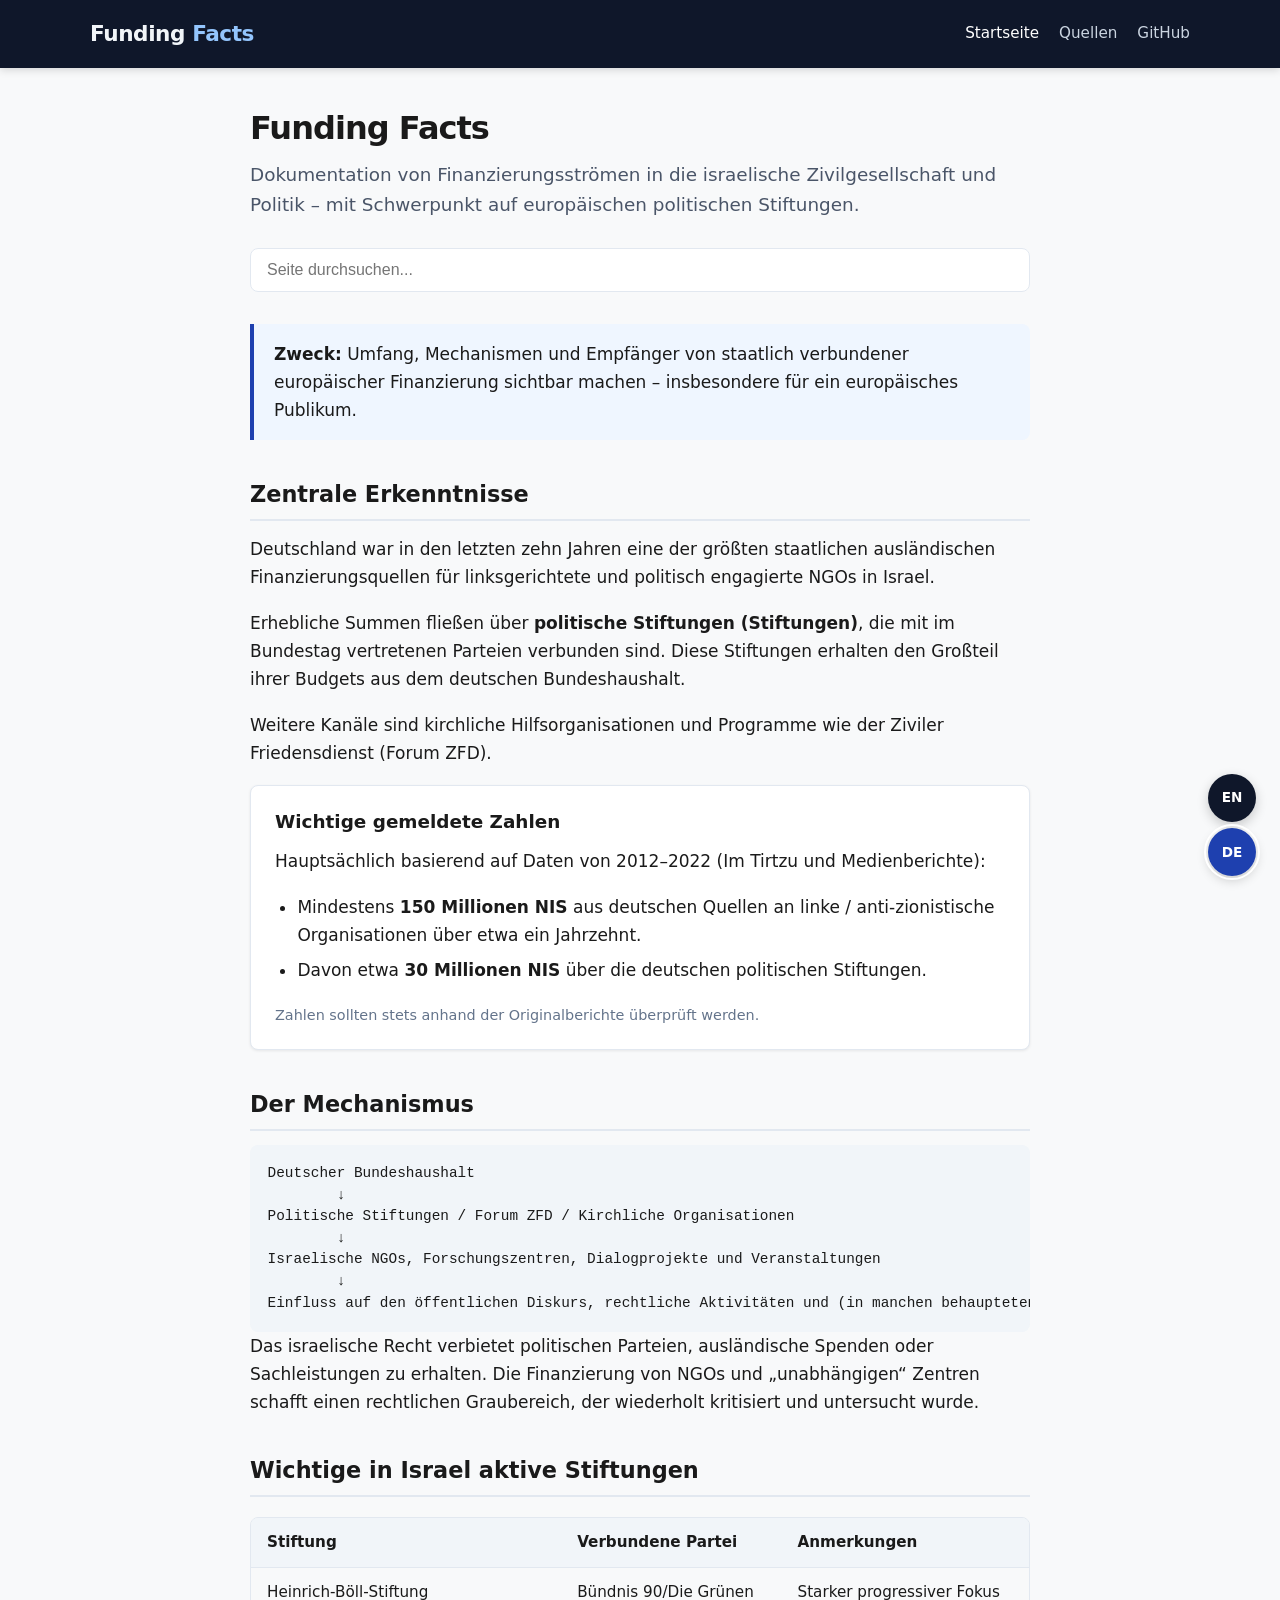
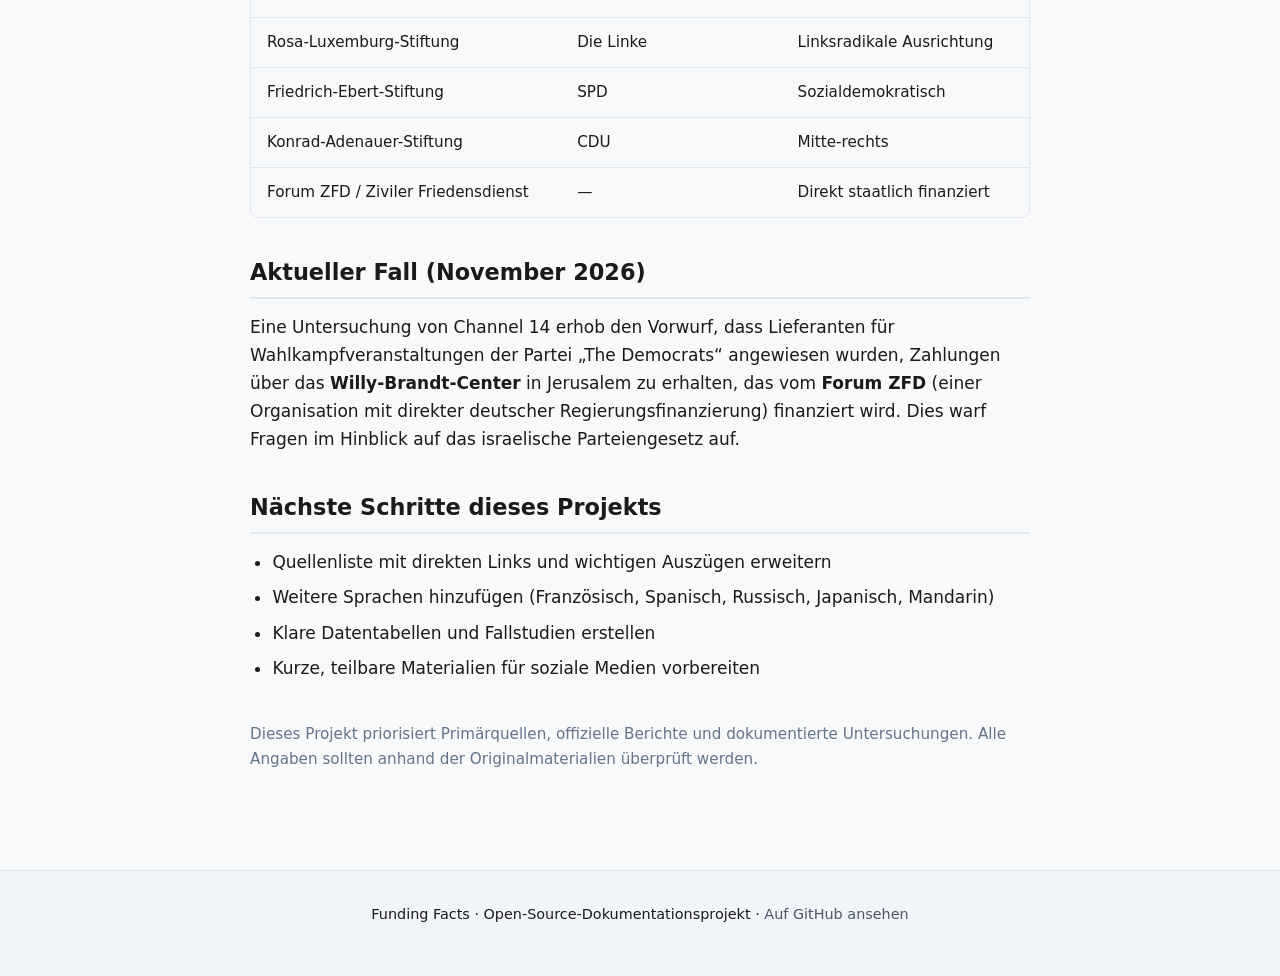
==== de/index.html @ 1c4724c3 "Add modular multi-language site structure (EN + DE) with clean accessible design" ====
<!DOCTYPE html>
<html lang="de">
<head>
  <meta charset="UTF-8">
  <meta name="viewport" content="width=device-width, initial-scale=1.0">
  <title>Funding Facts – Transparenz über ausländische Finanzierung</title>
  <meta name="description" content="Dokumentation der Finanzierung durch europäische politische Stiftungen und ausländische Einflussmechanismen in der israelischen Zivilgesellschaft und Politik.">
  <link rel="stylesheet" href="../assets/css/style.css">
</head>
<body>
  <header>
    <div class="header-inner">
      <a href="index.html" class="logo">Funding <span>Facts</span></a>
      <nav>
        <a href="index.html" class="active">Startseite</a>
        <a href="sources.html">Quellen</a>
        <a href="https://github.com/twitodor9-lgtm/funding-facts" target="_blank" rel="noopener">GitHub</a>
      </nav>
    </div>
  </header>

  <main>
    <h1>Funding Facts</h1>
    <p class="lead">Dokumentation von Finanzierungsströmen in die israelische Zivilgesellschaft und Politik – mit Schwerpunkt auf europäischen politischen Stiftungen.</p>

    <div class="search-box">
      <input type="search" id="site-search" placeholder="Seite durchsuchen..." aria-label="Suche">
    </div>

    <div class="callout">
      <strong>Zweck:</strong> Umfang, Mechanismen und Empfänger von staatlich verbundener europäischer Finanzierung sichtbar machen – insbesondere für ein europäisches Publikum.
    </div>

    <h2>Zentrale Erkenntnisse</h2>
    <p>Deutschland war in den letzten zehn Jahren eine der größten staatlichen ausländischen Finanzierungsquellen für linksgerichtete und politisch engagierte NGOs in Israel.</p>
    <p>Erhebliche Summen fließen über <strong>politische Stiftungen (Stiftungen)</strong>, die mit im Bundestag vertretenen Parteien verbunden sind. Diese Stiftungen erhalten den Großteil ihrer Budgets aus dem deutschen Bundeshaushalt.</p>
    <p>Weitere Kanäle sind kirchliche Hilfsorganisationen und Programme wie der Ziviler Friedensdienst (Forum ZFD).</p>

    <div class="card">
      <h3>Wichtige gemeldete Zahlen</h3>
      <p>Hauptsächlich basierend auf Daten von 2012–2022 (Im Tirtzu und Medienberichte):</p>
      <ul>
        <li>Mindestens <strong>150 Millionen NIS</strong> aus deutschen Quellen an linke / anti-zionistische Organisationen über etwa ein Jahrzehnt.</li>
        <li>Davon etwa <strong>30 Millionen NIS</strong> über die deutschen politischen Stiftungen.</li>
      </ul>
      <p style="font-size:0.9rem;color:#64748b;margin-bottom:0;">Zahlen sollten stets anhand der Originalberichte überprüft werden.</p>
    </div>

    <h2>Der Mechanismus</h2>
    <pre style="background:#f1f5f9;padding:1.1rem;border-radius:8px;overflow-x:auto;font-size:0.9rem;line-height:1.5;">Deutscher Bundeshaushalt
        ↓
Politische Stiftungen / Forum ZFD / Kirchliche Organisationen
        ↓
Israelische NGOs, Forschungszentren, Dialogprojekte und Veranstaltungen
        ↓
Einfluss auf den öffentlichen Diskurs, rechtliche Aktivitäten und (in manchen behaupteten Fällen) politische Kampagnenarbeit</pre>

    <p>Das israelische Recht verbietet politischen Parteien, ausländische Spenden oder Sachleistungen zu erhalten. Die Finanzierung von NGOs und „unabhängigen“ Zentren schafft einen rechtlichen Graubereich, der wiederholt kritisiert und untersucht wurde.</p>

    <h2>Wichtige in Israel aktive Stiftungen</h2>
    <div class="table-wrapper">
      <table>
        <thead>
          <tr>
            <th>Stiftung</th>
            <th>Verbundene Partei</th>
            <th>Anmerkungen</th>
          </tr>
        </thead>
        <tbody>
          <tr>
            <td>Heinrich-Böll-Stiftung</td>
            <td>Bündnis 90/Die Grünen</td>
            <td>Starker progressiver Fokus</td>
          </tr>
          <tr>
            <td>Rosa-Luxemburg-Stiftung</td>
            <td>Die Linke</td>
            <td>Linksradikale Ausrichtung</td>
          </tr>
          <tr>
            <td>Friedrich-Ebert-Stiftung</td>
            <td>SPD</td>
            <td>Sozialdemokratisch</td>
          </tr>
          <tr>
            <td>Konrad-Adenauer-Stiftung</td>
            <td>CDU</td>
            <td>Mitte-rechts</td>
          </tr>
          <tr>
            <td>Forum ZFD / Ziviler Friedensdienst</td>
            <td>—</td>
            <td>Direkt staatlich finanziert</td>
          </tr>
        </tbody>
      </table>
    </div>

    <h2>Aktueller Fall (November 2026)</h2>
    <p>Eine Untersuchung von Channel 14 erhob den Vorwurf, dass Lieferanten für Wahlkampfveranstaltungen der Partei „The Democrats“ angewiesen wurden, Zahlungen über das <strong>Willy-Brandt-Center</strong> in Jerusalem zu erhalten, das vom <strong>Forum ZFD</strong> (einer Organisation mit direkter deutscher Regierungsfinanzierung) finanziert wird. Dies warf Fragen im Hinblick auf das israelische Parteiengesetz auf.</p>

    <h2>Nächste Schritte dieses Projekts</h2>
    <ul>
      <li>Quellenliste mit direkten Links und wichtigen Auszügen erweitern</li>
      <li>Weitere Sprachen hinzufügen (Französisch, Spanisch, Russisch, Japanisch, Mandarin)</li>
      <li>Klare Datentabellen und Fallstudien erstellen</li>
      <li>Kurze, teilbare Materialien für soziale Medien vorbereiten</li>
    </ul>

    <p style="margin-top:2.5rem;font-size:0.95rem;color:#64748b;">
      Dieses Projekt priorisiert Primärquellen, offizielle Berichte und dokumentierte Untersuchungen. Alle Angaben sollten anhand der Originalmaterialien überprüft werden.
    </p>
  </main>

  <footer>
    <p>Funding Facts · Open-Source-Dokumentationsprojekt · <a href="https://github.com/twitodor9-lgtm/funding-facts">Auf GitHub ansehen</a></p>
  </footer>

  <div class="lang-switcher" aria-label="Sprachauswahl">
    <a href="../en/" class="lang-btn" data-lang="en" title="English">EN</a>
    <a href="../de/" class="lang-btn active" data-lang="de" title="Deutsch">DE</a>
  </div>

  <script src="../assets/js/main.js"></script>
</body>
</html>
---- assets/css/style.css ----
/* Funding Facts - Clean, accessible, modular styles */

:root {
  --bg: #f8f9fa;
  --bg-card: #ffffff;
  --text: #1a1a1a;
  --text-secondary: #4a5568;
  --accent: #1e40af;
  --accent-hover: #1e3a8a;
  --border: #e2e8f0;
  --header-bg: #0f172a;
  --header-text: #f1f5f9;
  --shadow: 0 1px 3px rgba(0,0,0,0.08);
  --radius: 8px;
  --max-width: 820px;
  --font: system-ui, -apple-system, BlinkMacSystemFont, "Segoe UI", Roboto, "Helvetica Neue", Arial, sans-serif;
}

* {
  box-sizing: border-box;
  margin: 0;
  padding: 0;
}

html {
  scroll-behavior: smooth;
}

body {
  font-family: var(--font);
  background: var(--bg);
  color: var(--text);
  line-height: 1.65;
  font-size: 17px;
}

/* Header */
header {
  background: var(--header-bg);
  color: var(--header-text);
  padding: 1rem 1.5rem;
  position: sticky;
  top: 0;
  z-index: 100;
  box-shadow: 0 2px 8px rgba(0,0,0,0.15);
}

.header-inner {
  max-width: 1100px;
  margin: 0 auto;
  display: flex;
  justify-content: space-between;
  align-items: center;
  gap: 1rem;
}

.logo {
  font-size: 1.35rem;
  font-weight: 700;
  letter-spacing: -0.02em;
  text-decoration: none;
  color: var(--header-text);
}

.logo span {
  color: #93c5fd;
}

nav {
  display: flex;
  gap: 1.25rem;
  flex-wrap: wrap;
}

nav a {
  color: #cbd5e1;
  text-decoration: none;
  font-size: 0.95rem;
  font-weight: 500;
  transition: color 0.15s;
}

nav a:hover,
nav a.active {
  color: #ffffff;
}

/* Main content */
main {
  max-width: var(--max-width);
  margin: 0 auto;
  padding: 2.5rem 1.25rem 5rem;
}

h1 {
  font-size: 2rem;
  font-weight: 750;
  line-height: 1.25;
  margin-bottom: 0.75rem;
  letter-spacing: -0.03em;
}

h2 {
  font-size: 1.4rem;
  font-weight: 700;
  margin: 2.25rem 0 0.9rem;
  padding-bottom: 0.35rem;
  border-bottom: 2px solid var(--border);
}

h3 {
  font-size: 1.15rem;
  font-weight: 650;
  margin: 1.5rem 0 0.6rem;
}

p {
  margin-bottom: 1.1rem;
  color: var(--text);
}

.lead {
  font-size: 1.15rem;
  color: var(--text-secondary);
  margin-bottom: 1.75rem;
}

ul, ol {
  margin: 0 0 1.25rem 1.4rem;
}

li {
  margin-bottom: 0.45rem;
}

a {
  color: var(--accent);
  text-decoration: none;
}

a:hover {
  text-decoration: underline;
}

/* Cards */
.card {
  background: var(--bg-card);
  border: 1px solid var(--border);
  border-radius: var(--radius);
  padding: 1.35rem 1.5rem;
  margin-bottom: 1.25rem;
  box-shadow: var(--shadow);
}

.card h3 {
  margin-top: 0;
}

/* Table */
.table-wrapper {
  overflow-x: auto;
  margin: 1.25rem 0 1.75rem;
  border-radius: var(--radius);
  border: 1px solid var(--border);
}

table {
  width: 100%;
  border-collapse: collapse;
  font-size: 0.95rem;
}

th, td {
  padding: 0.75rem 1rem;
  text-align: left;
  border-bottom: 1px solid var(--border);
}

th {
  background: #f1f5f9;
  font-weight: 650;
}

tr:last-child td {
  border-bottom: none;
}

/* Callout */
.callout {
  background: #eff6ff;
  border-left: 4px solid var(--accent);
  padding: 1rem 1.25rem;
  margin: 1.5rem 0;
  border-radius: 0 var(--radius) var(--radius) 0;
}

/* Footer */
footer {
  background: #f1f5f9;
  border-top: 1px solid var(--border);
  padding: 2rem 1.25rem;
  text-align: center;
  font-size: 0.9rem;
  color: var(--text-secondary);
}

footer a {
  color: var(--text-secondary);
}

/* Floating Language Switcher */
.lang-switcher {
  position: fixed;
  bottom: 1.5rem;
  right: 1.5rem;
  z-index: 200;
  display: flex;
  flex-direction: column;
  gap: 0.4rem;
}

.lang-btn {
  background: var(--header-bg);
  color: white;
  border: none;
  width: 48px;
  height: 48px;
  border-radius: 50%;
  font-weight: 700;
  font-size: 0.85rem;
  cursor: pointer;
  box-shadow: 0 4px 12px rgba(0,0,0,0.2);
  transition: transform 0.15s, background 0.15s;
  display: flex;
  align-items: center;
  justify-content: center;
}

.lang-btn:hover {
  transform: scale(1.08);
  background: var(--accent);
}

.lang-btn.active {
  background: var(--accent);
  outline: 2px solid white;
  outline-offset: 2px;
}

/* Search (simple) */
.search-box {
  margin: 1.5rem 0 2rem;
}

.search-box input {
  width: 100%;
  padding: 0.75rem 1rem;
  font-size: 1rem;
  border: 1px solid var(--border);
  border-radius: var(--radius);
  background: white;
}

.search-box input:focus {
  outline: 2px solid var(--accent);
  outline-offset: 1px;
}

/* Responsive */
@media (max-width: 640px) {
  h1 { font-size: 1.65rem; }
  body { font-size: 16px; }
  .header-inner { flex-direction: column; align-items: flex-start; }
  nav { gap: 0.9rem; }
  .lang-switcher { bottom: 1rem; right: 1rem; }
  .lang-btn { width: 44px; height: 44px; }
}

/* Print friendly */
@media print {
  header, .lang-switcher, .search-box { display: none; }
  body { background: white; font-size: 12pt; }
  main { max-width: none; padding: 0; }
}
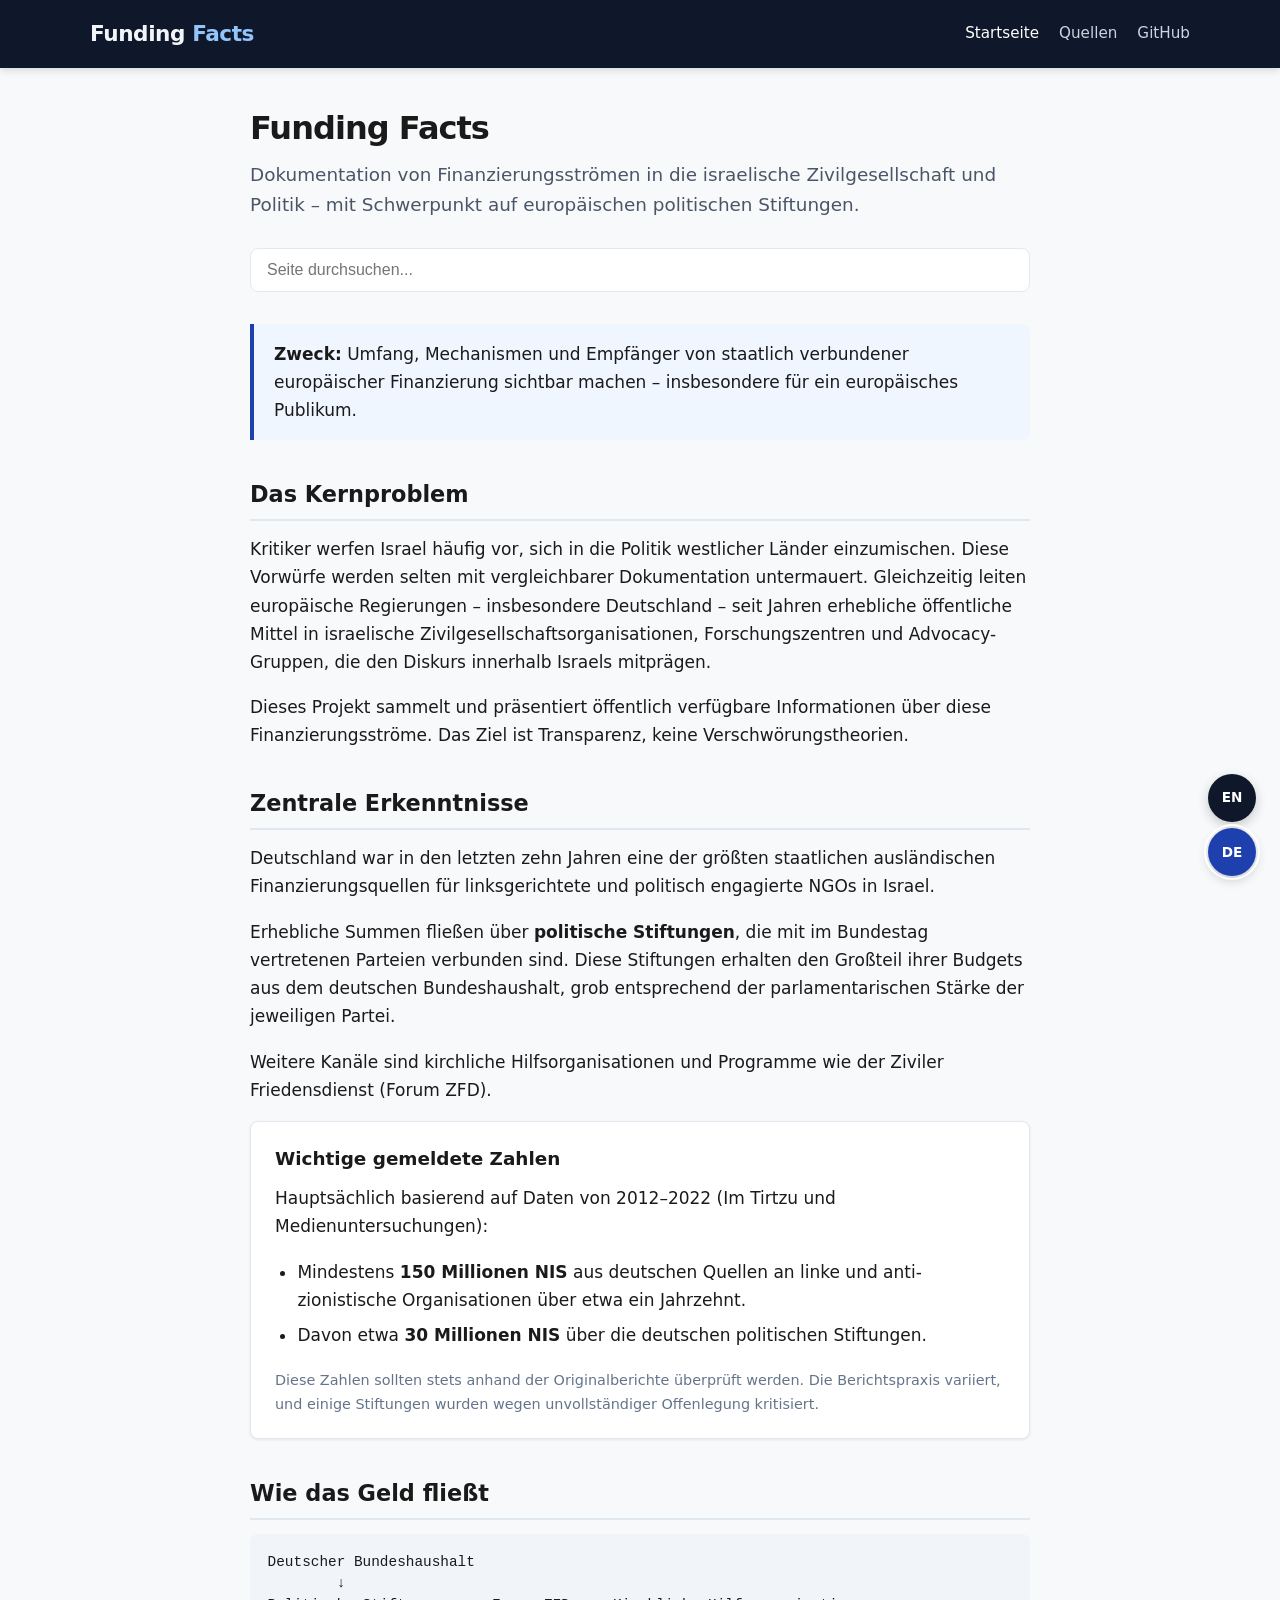
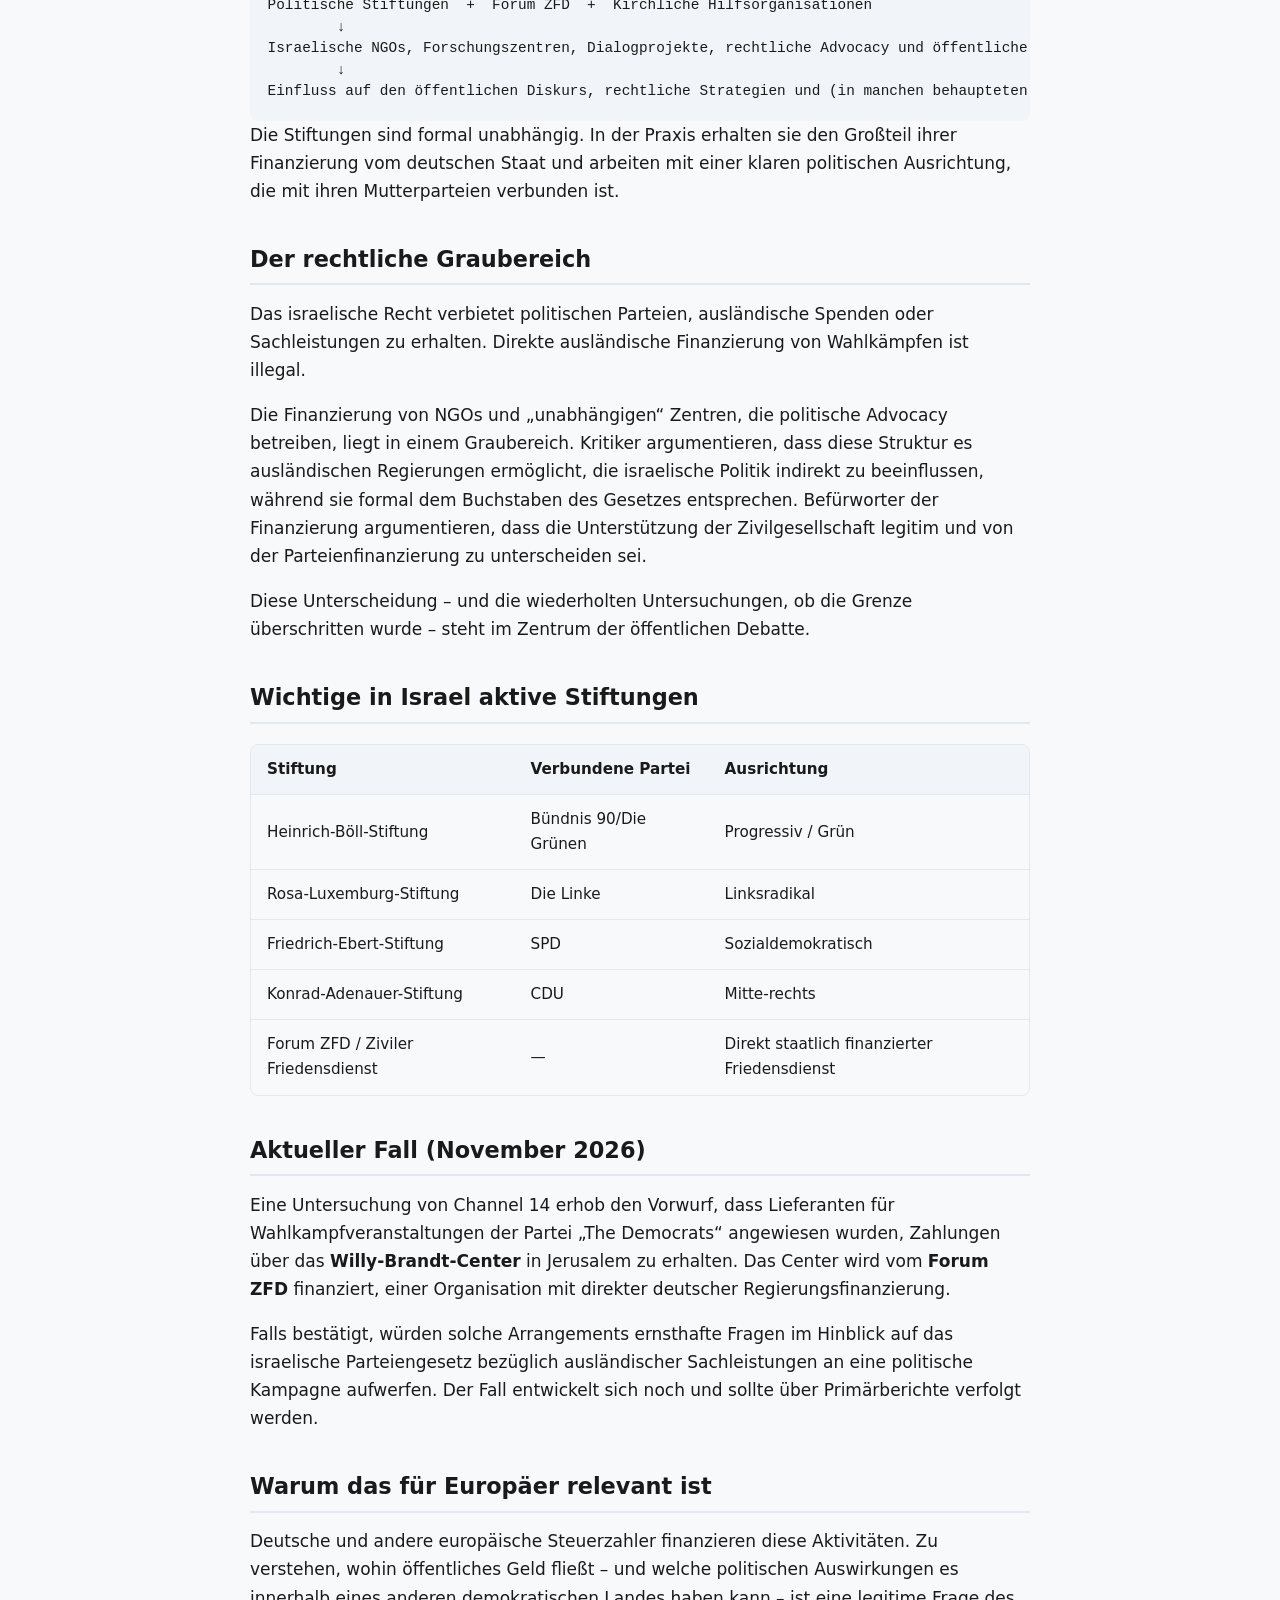
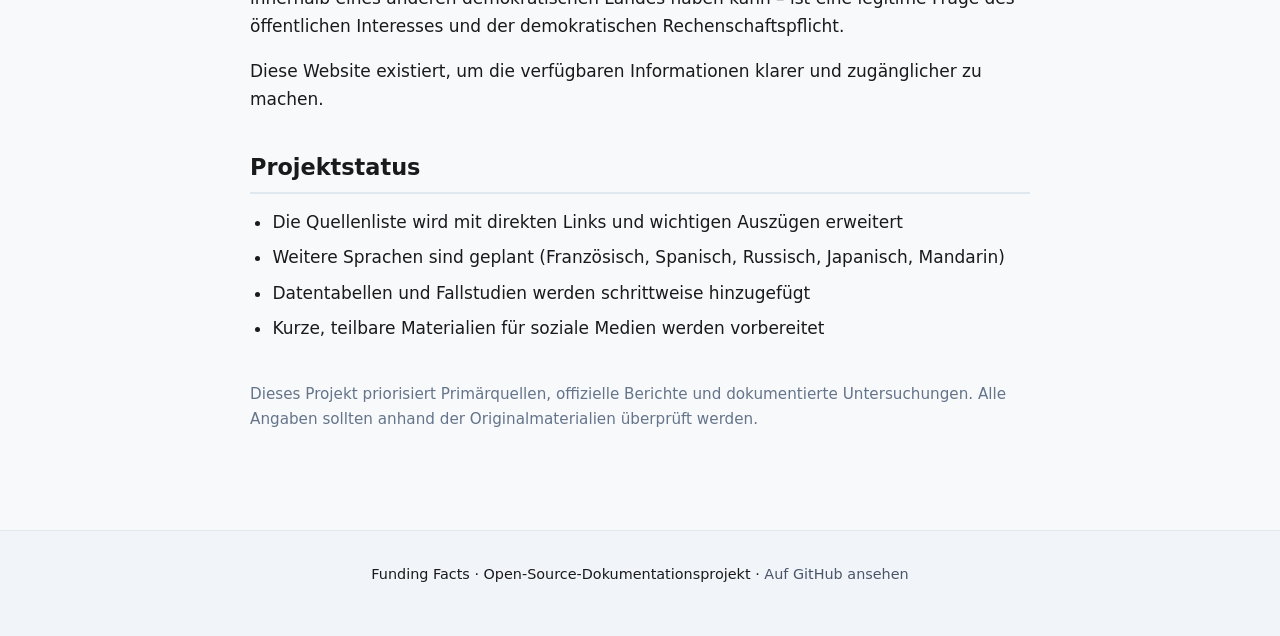
==== commit cf55e8d4: "Expand homepage content (EN + DE) with clearer mechanism, legal context and double-standard framing" ====
--- a/de/index.html
+++ b/de/index.html
@@ -31,31 +31,40 @@
       <strong>Zweck:</strong> Umfang, Mechanismen und Empfänger von staatlich verbundener europäischer Finanzierung sichtbar machen – insbesondere für ein europäisches Publikum.
     </div>
 
+    <h2>Das Kernproblem</h2>
+    <p>Kritiker werfen Israel häufig vor, sich in die Politik westlicher Länder einzumischen. Diese Vorwürfe werden selten mit vergleichbarer Dokumentation untermauert. Gleichzeitig leiten europäische Regierungen – insbesondere Deutschland – seit Jahren erhebliche öffentliche Mittel in israelische Zivilgesellschaftsorganisationen, Forschungszentren und Advocacy-Gruppen, die den Diskurs innerhalb Israels mitprägen.</p>
+    <p>Dieses Projekt sammelt und präsentiert öffentlich verfügbare Informationen über diese Finanzierungsströme. Das Ziel ist Transparenz, keine Verschwörungstheorien.</p>
+
     <h2>Zentrale Erkenntnisse</h2>
     <p>Deutschland war in den letzten zehn Jahren eine der größten staatlichen ausländischen Finanzierungsquellen für linksgerichtete und politisch engagierte NGOs in Israel.</p>
-    <p>Erhebliche Summen fließen über <strong>politische Stiftungen (Stiftungen)</strong>, die mit im Bundestag vertretenen Parteien verbunden sind. Diese Stiftungen erhalten den Großteil ihrer Budgets aus dem deutschen Bundeshaushalt.</p>
+    <p>Erhebliche Summen fließen über <strong>politische Stiftungen</strong>, die mit im Bundestag vertretenen Parteien verbunden sind. Diese Stiftungen erhalten den Großteil ihrer Budgets aus dem deutschen Bundeshaushalt, grob entsprechend der parlamentarischen Stärke der jeweiligen Partei.</p>
     <p>Weitere Kanäle sind kirchliche Hilfsorganisationen und Programme wie der Ziviler Friedensdienst (Forum ZFD).</p>
 
     <div class="card">
       <h3>Wichtige gemeldete Zahlen</h3>
-      <p>Hauptsächlich basierend auf Daten von 2012–2022 (Im Tirtzu und Medienberichte):</p>
+      <p>Hauptsächlich basierend auf Daten von 2012–2022 (Im Tirtzu und Medienuntersuchungen):</p>
       <ul>
-        <li>Mindestens <strong>150 Millionen NIS</strong> aus deutschen Quellen an linke / anti-zionistische Organisationen über etwa ein Jahrzehnt.</li>
+        <li>Mindestens <strong>150 Millionen NIS</strong> aus deutschen Quellen an linke und anti-zionistische Organisationen über etwa ein Jahrzehnt.</li>
         <li>Davon etwa <strong>30 Millionen NIS</strong> über die deutschen politischen Stiftungen.</li>
       </ul>
-      <p style="font-size:0.9rem;color:#64748b;margin-bottom:0;">Zahlen sollten stets anhand der Originalberichte überprüft werden.</p>
+      <p style="font-size:0.9rem;color:#64748b;margin-bottom:0;">Diese Zahlen sollten stets anhand der Originalberichte überprüft werden. Die Berichtspraxis variiert, und einige Stiftungen wurden wegen unvollständiger Offenlegung kritisiert.</p>
     </div>
 
-    <h2>Der Mechanismus</h2>
+    <h2>Wie das Geld fließt</h2>
     <pre style="background:#f1f5f9;padding:1.1rem;border-radius:8px;overflow-x:auto;font-size:0.9rem;line-height:1.5;">Deutscher Bundeshaushalt
         ↓
-Politische Stiftungen / Forum ZFD / Kirchliche Organisationen
+Politische Stiftungen  +  Forum ZFD  +  Kirchliche Hilfsorganisationen
         ↓
-Israelische NGOs, Forschungszentren, Dialogprojekte und Veranstaltungen
+Israelische NGOs, Forschungszentren, Dialogprojekte, rechtliche Advocacy und öffentliche Veranstaltungen
         ↓
-Einfluss auf den öffentlichen Diskurs, rechtliche Aktivitäten und (in manchen behaupteten Fällen) politische Kampagnenarbeit</pre>
+Einfluss auf den öffentlichen Diskurs, rechtliche Strategien und (in manchen behaupteten Fällen) politische Kampagnenarbeit</pre>
 
-    <p>Das israelische Recht verbietet politischen Parteien, ausländische Spenden oder Sachleistungen zu erhalten. Die Finanzierung von NGOs und „unabhängigen“ Zentren schafft einen rechtlichen Graubereich, der wiederholt kritisiert und untersucht wurde.</p>
+    <p>Die Stiftungen sind formal unabhängig. In der Praxis erhalten sie den Großteil ihrer Finanzierung vom deutschen Staat und arbeiten mit einer klaren politischen Ausrichtung, die mit ihren Mutterparteien verbunden ist.</p>
+
+    <h2>Der rechtliche Graubereich</h2>
+    <p>Das israelische Recht verbietet politischen Parteien, ausländische Spenden oder Sachleistungen zu erhalten. Direkte ausländische Finanzierung von Wahlkämpfen ist illegal.</p>
+    <p>Die Finanzierung von NGOs und „unabhängigen“ Zentren, die politische Advocacy betreiben, liegt in einem Graubereich. Kritiker argumentieren, dass diese Struktur es ausländischen Regierungen ermöglicht, die israelische Politik indirekt zu beeinflussen, während sie formal dem Buchstaben des Gesetzes entsprechen. Befürworter der Finanzierung argumentieren, dass die Unterstützung der Zivilgesellschaft legitim und von der Parteienfinanzierung zu unterscheiden sei.</p>
+    <p>Diese Unterscheidung – und die wiederholten Untersuchungen, ob die Grenze überschritten wurde – steht im Zentrum der öffentlichen Debatte.</p>
 
     <h2>Wichtige in Israel aktive Stiftungen</h2>
     <div class="table-wrapper">
@@ -64,19 +73,19 @@
           <tr>
             <th>Stiftung</th>
             <th>Verbundene Partei</th>
-            <th>Anmerkungen</th>
+            <th>Ausrichtung</th>
           </tr>
         </thead>
         <tbody>
           <tr>
             <td>Heinrich-Böll-Stiftung</td>
             <td>Bündnis 90/Die Grünen</td>
-            <td>Starker progressiver Fokus</td>
+            <td>Progressiv / Grün</td>
           </tr>
           <tr>
             <td>Rosa-Luxemburg-Stiftung</td>
             <td>Die Linke</td>
-            <td>Linksradikale Ausrichtung</td>
+            <td>Linksradikal</td>
           </tr>
           <tr>
             <td>Friedrich-Ebert-Stiftung</td>
@@ -91,21 +100,26 @@
           <tr>
             <td>Forum ZFD / Ziviler Friedensdienst</td>
             <td>—</td>
-            <td>Direkt staatlich finanziert</td>
+            <td>Direkt staatlich finanzierter Friedensdienst</td>
           </tr>
         </tbody>
       </table>
     </div>
 
     <h2>Aktueller Fall (November 2026)</h2>
-    <p>Eine Untersuchung von Channel 14 erhob den Vorwurf, dass Lieferanten für Wahlkampfveranstaltungen der Partei „The Democrats“ angewiesen wurden, Zahlungen über das <strong>Willy-Brandt-Center</strong> in Jerusalem zu erhalten, das vom <strong>Forum ZFD</strong> (einer Organisation mit direkter deutscher Regierungsfinanzierung) finanziert wird. Dies warf Fragen im Hinblick auf das israelische Parteiengesetz auf.</p>
+    <p>Eine Untersuchung von Channel 14 erhob den Vorwurf, dass Lieferanten für Wahlkampfveranstaltungen der Partei „The Democrats“ angewiesen wurden, Zahlungen über das <strong>Willy-Brandt-Center</strong> in Jerusalem zu erhalten. Das Center wird vom <strong>Forum ZFD</strong> finanziert, einer Organisation mit direkter deutscher Regierungsfinanzierung.</p>
+    <p>Falls bestätigt, würden solche Arrangements ernsthafte Fragen im Hinblick auf das israelische Parteiengesetz bezüglich ausländischer Sachleistungen an eine politische Kampagne aufwerfen. Der Fall entwickelt sich noch und sollte über Primärberichte verfolgt werden.</p>
 
-    <h2>Nächste Schritte dieses Projekts</h2>
+    <h2>Warum das für Europäer relevant ist</h2>
+    <p>Deutsche und andere europäische Steuerzahler finanzieren diese Aktivitäten. Zu verstehen, wohin öffentliches Geld fließt – und welche politischen Auswirkungen es innerhalb eines anderen demokratischen Landes haben kann – ist eine legitime Frage des öffentlichen Interesses und der demokratischen Rechenschaftspflicht.</p>
+    <p>Diese Website existiert, um die verfügbaren Informationen klarer und zugänglicher zu machen.</p>
+
+    <h2>Projektstatus</h2>
     <ul>
-      <li>Quellenliste mit direkten Links und wichtigen Auszügen erweitern</li>
-      <li>Weitere Sprachen hinzufügen (Französisch, Spanisch, Russisch, Japanisch, Mandarin)</li>
-      <li>Klare Datentabellen und Fallstudien erstellen</li>
-      <li>Kurze, teilbare Materialien für soziale Medien vorbereiten</li>
+      <li>Die Quellenliste wird mit direkten Links und wichtigen Auszügen erweitert</li>
+      <li>Weitere Sprachen sind geplant (Französisch, Spanisch, Russisch, Japanisch, Mandarin)</li>
+      <li>Datentabellen und Fallstudien werden schrittweise hinzugefügt</li>
+      <li>Kurze, teilbare Materialien für soziale Medien werden vorbereitet</li>
     </ul>
 
     <p style="margin-top:2.5rem;font-size:0.95rem;color:#64748b;">
